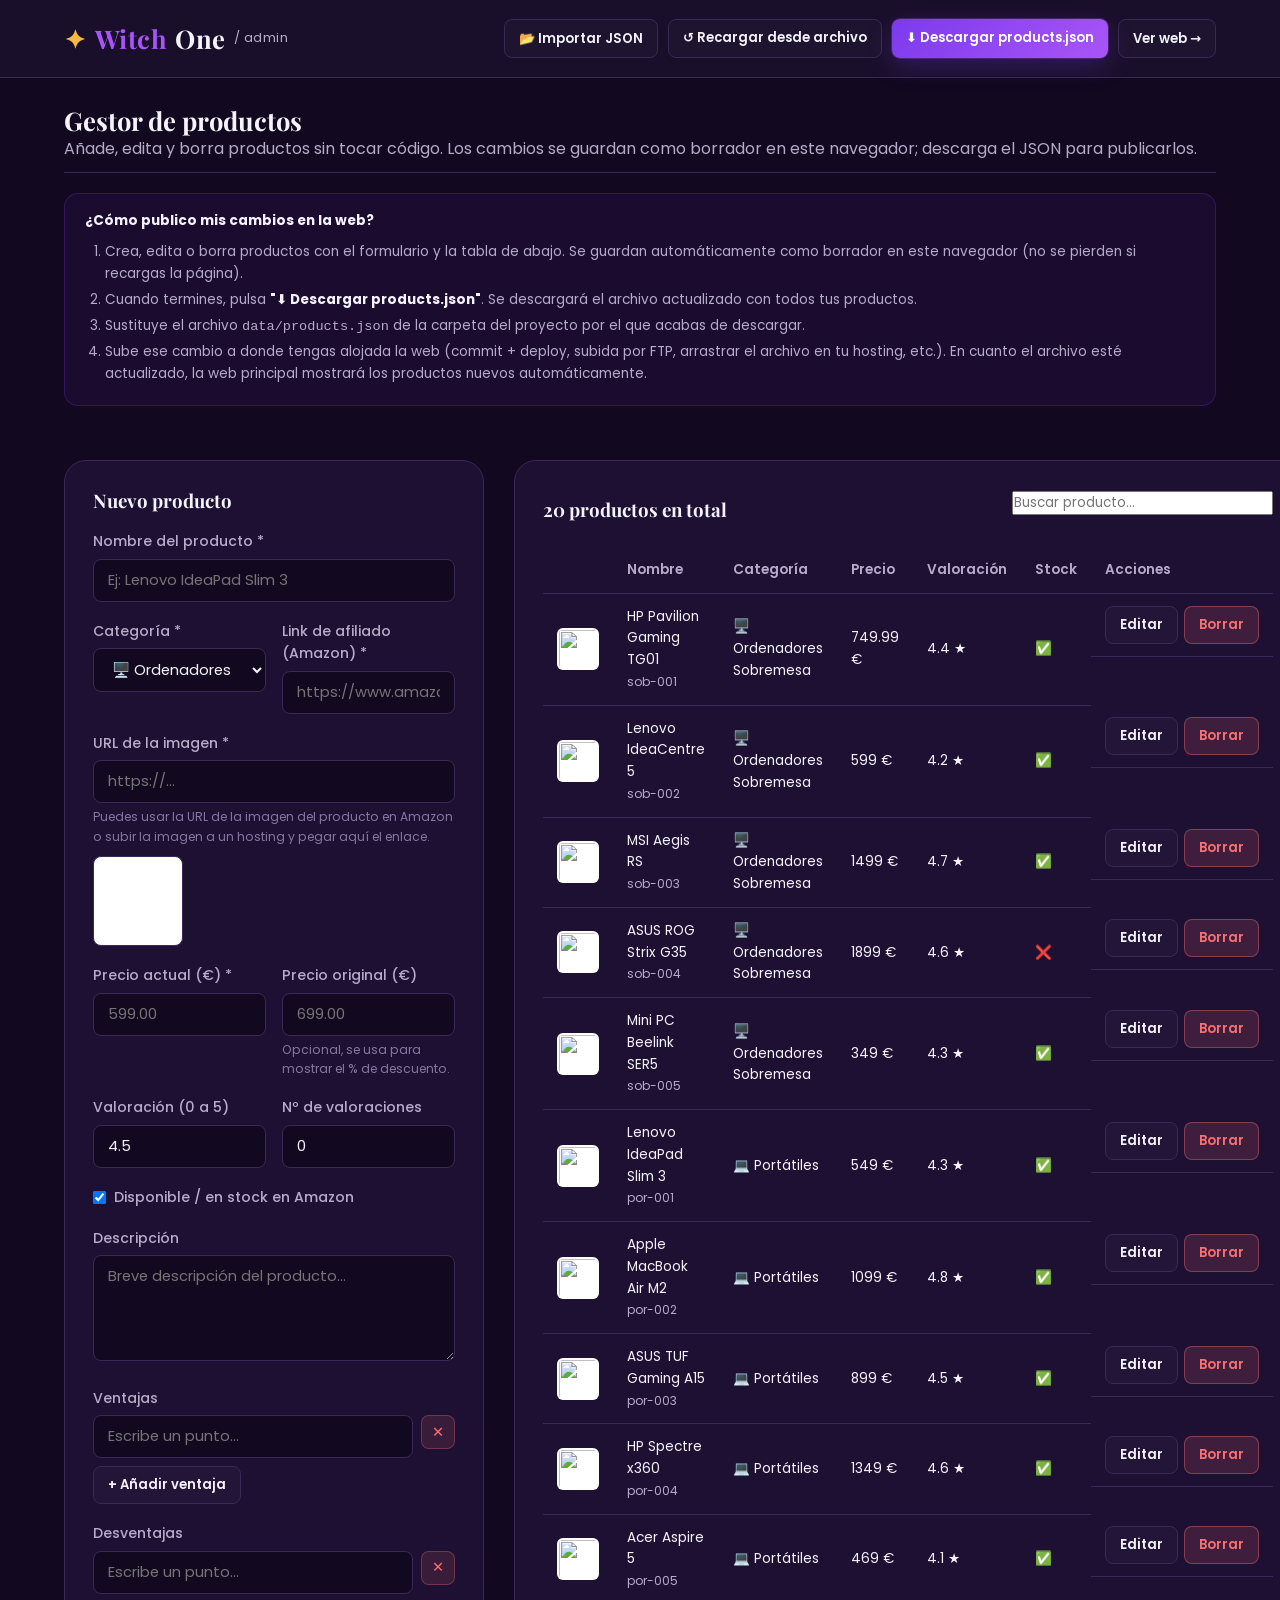
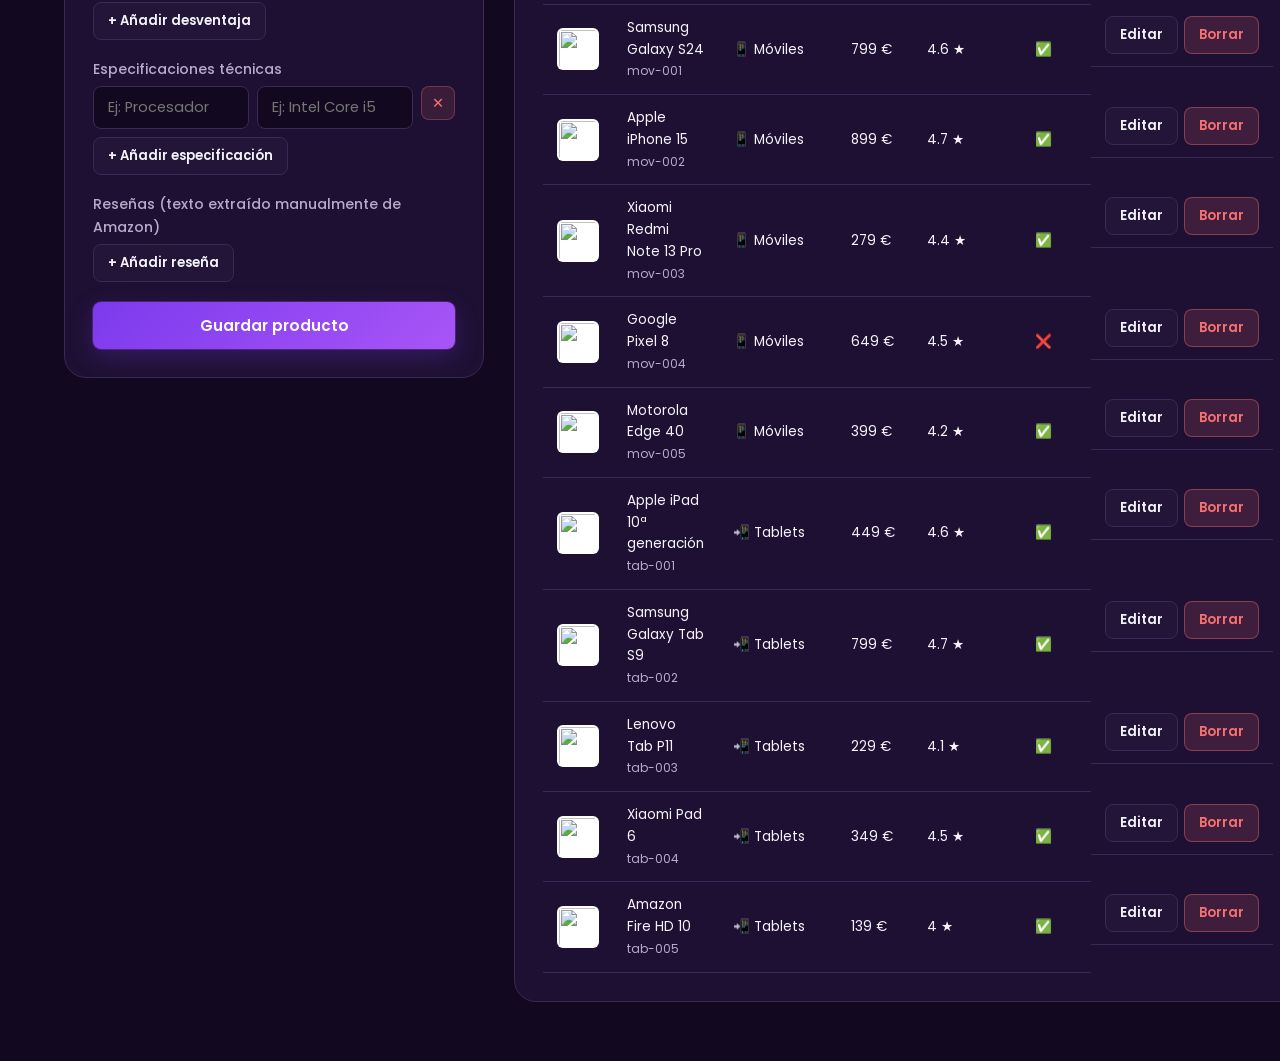
==== admin.html @ 721f2c3f "Crea la web de afiliación WitchOne (HTML/CSS/JS vanilla) Sitio completo con inicio, categorías, fich" ====
<!DOCTYPE html>
<html lang="es">
<head>
  <meta charset="UTF-8">
  <meta name="viewport" content="width=device-width, initial-scale=1.0">
  <title>Panel de administración · WitchOne</title>
  <meta name="robots" content="noindex, nofollow">
  <link rel="stylesheet" href="css/variables.css">
  <link rel="stylesheet" href="css/base.css">
  <link rel="stylesheet" href="css/layout.css">
  <link rel="stylesheet" href="css/components.css">
  <link rel="stylesheet" href="css/pages.css">
  <link rel="stylesheet" href="css/admin.css">
</head>
<body class="admin-body">

  <!-- ======================= BARRA SUPERIOR DEL ADMIN ======================= -->
  <div class="admin-topbar">
    <div class="container">
      <a href="index.html" class="logo">
        <span class="spark">✦</span><span class="brand-one">Witch</span>One <span class="text-muted" style="font-family:var(--font-body);font-size:.8rem;font-weight:400">/ admin</span>
      </a>
      <div class="actions">
        <label class="btn btn-outline btn-sm" style="cursor:pointer">
          📂 Importar JSON
          <input type="file" id="import-file" accept="application/json" style="display:none">
        </label>
        <button type="button" id="btn-reload-file" class="btn btn-outline btn-sm">↺ Recargar desde archivo</button>
        <button type="button" id="btn-export" class="btn btn-primary btn-sm">⬇ Descargar products.json</button>
        <a href="index.html" class="btn btn-outline btn-sm">Ver web →</a>
      </div>
    </div>
  </div>

  <main class="container">
    <div class="admin-header">
      <h1 style="font-size:1.6rem">Gestor de productos</h1>
      <p class="text-muted">Añade, edita y borra productos sin tocar código. Los cambios se guardan como borrador en este navegador; descarga el JSON para publicarlos.</p>
    </div>

    <!-- ======================= INSTRUCCIONES ======================= -->
    <div class="admin-intro">
      <strong>¿Cómo publico mis cambios en la web?</strong>
      <ol>
        <li>Crea, edita o borra productos con el formulario y la tabla de abajo. Se guardan automáticamente como borrador en este navegador (no se pierden si recargas la página).</li>
        <li>Cuando termines, pulsa <strong>"⬇ Descargar products.json"</strong>. Se descargará el archivo actualizado con todos tus productos.</li>
        <li>Sustituye el archivo <code>data/products.json</code> de la carpeta del proyecto por el que acabas de descargar.</li>
        <li>Sube ese cambio a donde tengas alojada la web (commit + deploy, subida por FTP, arrastrar el archivo en tu hosting, etc.). En cuanto el archivo esté actualizado, la web principal mostrará los productos nuevos automáticamente.</li>
      </ol>
    </div>

    <div id="admin-status" class="admin-status"></div>

    <div class="admin-shell">

      <!-- ======================= FORMULARIO DE PRODUCTO ======================= -->
      <div class="panel">
        <h3 id="form-title" style="margin-bottom:18px">Nuevo producto</h3>
        <form id="product-form">

          <div class="form-group">
            <label for="f-nombre">Nombre del producto *</label>
            <input type="text" id="f-nombre" required placeholder="Ej: Lenovo IdeaPad Slim 3">
          </div>

          <div class="form-row">
            <div class="form-group">
              <label for="f-categoria">Categoría *</label>
              <select id="f-categoria" required></select>
            </div>
            <div class="form-group">
              <label for="f-link">Link de afiliado (Amazon) *</label>
              <input type="url" id="f-link" required placeholder="https://www.amazon.es/dp/XXXX?tag=tuid-21">
            </div>
          </div>

          <div class="form-group">
            <label for="f-imagen">URL de la imagen *</label>
            <input type="url" id="f-imagen" required placeholder="https://...">
            <div class="hint">Puedes usar la URL de la imagen del producto en Amazon o subir la imagen a un hosting y pegar aquí el enlace.</div>
            <div class="image-preview" id="image-preview"></div>
          </div>

          <div class="form-row">
            <div class="form-group">
              <label for="f-precio">Precio actual (€) *</label>
              <input type="number" id="f-precio" step="0.01" min="0" required placeholder="599.00">
            </div>
            <div class="form-group">
              <label for="f-precio-original">Precio original (€)</label>
              <input type="number" id="f-precio-original" step="0.01" min="0" placeholder="699.00">
              <div class="hint">Opcional, se usa para mostrar el % de descuento.</div>
            </div>
          </div>

          <div class="form-row">
            <div class="form-group">
              <label for="f-valoracion">Valoración (0 a 5)</label>
              <input type="number" id="f-valoracion" step="0.1" min="0" max="5" value="4.5">
            </div>
            <div class="form-group">
              <label for="f-num-valoraciones">Nº de valoraciones</label>
              <input type="number" id="f-num-valoraciones" min="0" value="0">
            </div>
          </div>

          <div class="form-group">
            <label style="display:flex;align-items:center;gap:8px;cursor:pointer">
              <input type="checkbox" id="f-disponible" checked style="width:auto">
              Disponible / en stock en Amazon
            </label>
          </div>

          <div class="form-group">
            <label for="f-descripcion">Descripción</label>
            <textarea id="f-descripcion" rows="4" placeholder="Breve descripción del producto..."></textarea>
          </div>

          <!-- ======================= VENTAJAS ======================= -->
          <div class="form-group">
            <label>Ventajas</label>
            <div class="form-list-editor" id="ventajas-editor"></div>
            <button type="button" id="ventajas-add" class="btn btn-outline btn-sm add-row-btn">+ Añadir ventaja</button>
          </div>

          <!-- ======================= DESVENTAJAS ======================= -->
          <div class="form-group">
            <label>Desventajas</label>
            <div class="form-list-editor" id="desventajas-editor"></div>
            <button type="button" id="desventajas-add" class="btn btn-outline btn-sm add-row-btn">+ Añadir desventaja</button>
          </div>

          <!-- ======================= ESPECIFICACIONES ======================= -->
          <div class="form-group">
            <label>Especificaciones técnicas</label>
            <div class="specs-editor" id="specs-editor"></div>
            <button type="button" id="specs-add" class="btn btn-outline btn-sm add-row-btn">+ Añadir especificación</button>
          </div>

          <!-- ======================= RESEÑAS ======================= -->
          <div class="form-group">
            <label>Reseñas (texto extraído manualmente de Amazon)</label>
            <div class="reviews-editor" id="reviews-editor"></div>
            <button type="button" id="reviews-add" class="btn btn-outline btn-sm add-row-btn">+ Añadir reseña</button>
          </div>

          <div class="form-footer-actions">
            <button type="submit" class="btn btn-primary btn-block">Guardar producto</button>
            <button type="button" id="btn-cancel-edit" class="btn btn-outline" style="display:none">Cancelar edición</button>
          </div>
        </form>
      </div>

      <!-- ======================= LISTADO DE PRODUCTOS ======================= -->
      <div class="panel">
        <div class="admin-toolbar">
          <h3 id="products-count">0 productos en total</h3>
          <div class="admin-search">
            <input type="text" id="admin-search" placeholder="Buscar producto...">
          </div>
        </div>
        <div class="admin-table-wrap">
          <table class="admin-table">
            <thead>
              <tr>
                <th></th>
                <th>Nombre</th>
                <th>Categoría</th>
                <th>Precio</th>
                <th>Valoración</th>
                <th>Stock</th>
                <th>Acciones</th>
              </tr>
            </thead>
            <tbody id="products-tbody"></tbody>
          </table>
        </div>
      </div>
    </div>
  </main>

  <script type="module" src="js/admin.js"></script>
</body>
</html>
---- css/variables.css ----
/* ==========================================================================
   VARIABLES GLOBALES
   Aquí se define toda la paleta de colores, tipografías y medidas.
   Si en el futuro quieres cambiar el "look" de la web, este es el
   único archivo que necesitas tocar en la mayoría de los casos.
   ========================================================================== */

:root {
  /* --- Colores de fondo --- */
  --color-bg: #12081f;              /* Fondo principal (morado casi negro) */
  --color-bg-alt: #1a0f2b;          /* Fondo alterno de secciones */
  --color-surface: #1e1033;         /* Fondo de tarjetas y paneles */
  --color-surface-light: #2a1a45;   /* Tarjetas al hacer hover / paneles elevados */

  /* --- Colores de marca --- */
  --color-primary: #7c3aed;         /* Violeta vibrante (marca) */
  --color-primary-light: #a855f7;   /* Púrpura magenta (hover / acentos) */
  --color-accent: #f5b841;          /* Dorado (CTA "Ver en Amazon", estrellas) */
  --color-accent-dark: #d99a2b;     /* Dorado oscuro (hover del CTA) */

  /* --- Colores de texto --- */
  --color-text: #f5f3fa;            /* Texto principal */
  --color-text-muted: #b7abc9;      /* Texto secundario */
  --color-text-faint: #8577a0;      /* Texto terciario / placeholders */

  /* --- Bordes y estados --- */
  --color-border: #3a2856;          /* Bordes y separadores */
  --color-success: #4ade80;         /* Verde éxito / disponibilidad */
  --color-danger: #f87171;          /* Rojo error / eliminar */
  --color-star: #f5b841;            /* Color de las estrellas de valoración */

  /* --- Tipografías --- */
  --font-body: 'Poppins', 'Segoe UI', system-ui, sans-serif;
  --font-display: 'Playfair Display', Georgia, serif; /* Logo y titulares con carácter místico */

  /* --- Radios y sombras --- */
  --radius-sm: 8px;
  --radius-md: 14px;
  --radius-lg: 22px;
  --shadow-soft: 0 10px 30px rgba(0, 0, 0, 0.35);
  --shadow-glow: 0 0 0 1px rgba(168, 85, 247, 0.25), 0 8px 24px rgba(124, 58, 237, 0.25);

  /* --- Layout --- */
  --max-width: 1200px;
  --header-height: 76px;
  --transition-fast: 0.18s ease;
  --transition-medium: 0.32s ease;
}
---- css/base.css ----
/* ==========================================================================
   BASE
   Reset básico + estilos generales que aplican a toda la web
   (tipografía, colores de fondo, enlaces, scrollbar, etc.)
   ========================================================================== */

@import url('https://fonts.googleapis.com/css2?family=Poppins:wght@300;400;500;600;700&family=Playfair+Display:wght@600;700&display=swap');

* {
  margin: 0;
  padding: 0;
  box-sizing: border-box;
}

html {
  scroll-behavior: smooth;
}

body {
  background: radial-gradient(circle at top, var(--color-bg-alt) 0%, var(--color-bg) 55%);
  color: var(--color-text);
  font-family: var(--font-body);
  line-height: 1.6;
  min-height: 100vh;
  display: flex;
  flex-direction: column;
}

main {
  flex: 1;
}

a {
  color: inherit;
  text-decoration: none;
}

img {
  max-width: 100%;
  display: block;
}

ul {
  list-style: none;
}

button {
  font-family: inherit;
  cursor: pointer;
  border: none;
  background: none;
  color: inherit;
}

input,
textarea,
select {
  font-family: inherit;
  color: inherit;
}

h1, h2, h3, h4 {
  font-family: var(--font-display);
  font-weight: 700;
  line-height: 1.25;
}

.container {
  max-width: var(--max-width);
  margin: 0 auto;
  padding: 0 24px;
}

/* Scrollbar con estética mística */
::-webkit-scrollbar {
  width: 10px;
}
::-webkit-scrollbar-track {
  background: var(--color-bg);
}
::-webkit-scrollbar-thumb {
  background: var(--color-primary);
  border-radius: 10px;
}

/* Utilidades reutilizables */
.text-muted {
  color: var(--color-text-muted);
}

.section-title {
  font-size: 2rem;
  margin-bottom: 8px;
}

.section-subtitle {
  color: var(--color-text-muted);
  margin-bottom: 36px;
  font-size: 1.05rem;
}

.badge {
  display: inline-flex;
  align-items: center;
  gap: 6px;
  padding: 4px 12px;
  border-radius: 999px;
  font-size: 0.78rem;
  font-weight: 600;
  background: rgba(124, 58, 237, 0.18);
  color: var(--color-primary-light);
  border: 1px solid rgba(124, 58, 237, 0.35);
}

.visually-hidden {
  position: absolute;
  width: 1px;
  height: 1px;
  overflow: hidden;
  clip: rect(0 0 0 0);
  white-space: nowrap;
}

/* Estado vacío genérico */
.empty-state {
  text-align: center;
  padding: 60px 20px;
  color: var(--color-text-muted);
}

.empty-state .icon {
  font-size: 2.5rem;
  margin-bottom: 12px;
}
---- css/layout.css ----
/* ==========================================================================
   LAYOUT
   Cabecera (header), navegación, menú móvil y pie de página (footer).
   Estos elementos se repiten en todas las páginas de la web principal.
   ========================================================================== */

/* ---------- HEADER ---------- */
.site-header {
  position: sticky;
  top: 0;
  z-index: 100;
  height: var(--header-height);
  display: flex;
  align-items: center;
  background: rgba(18, 8, 31, 0.85);
  backdrop-filter: blur(14px);
  border-bottom: 1px solid var(--color-border);
}

.site-header .container {
  display: flex;
  align-items: center;
  justify-content: space-between;
  width: 100%;
}

.logo {
  font-family: var(--font-display);
  font-size: 1.6rem;
  font-weight: 700;
  letter-spacing: 0.5px;
  display: flex;
  align-items: center;
  gap: 8px;
}

.logo .spark {
  color: var(--color-accent);
}

.logo span.brand-one {
  color: var(--color-primary-light);
}

/* ---------- NAVEGACIÓN ---------- */
.main-nav {
  display: flex;
  align-items: center;
  gap: 8px;
}

.main-nav a {
  padding: 10px 16px;
  border-radius: var(--radius-sm);
  font-weight: 500;
  color: var(--color-text-muted);
  transition: background var(--transition-fast), color var(--transition-fast);
  white-space: nowrap;
}

.main-nav a:hover,
.main-nav a.active {
  background: rgba(124, 58, 237, 0.15);
  color: var(--color-text);
}

.main-nav a.compare-link {
  border: 1px solid var(--color-primary);
  color: var(--color-primary-light);
}

.nav-toggle {
  display: none;
  flex-direction: column;
  gap: 5px;
  padding: 8px;
}

.nav-toggle span {
  width: 24px;
  height: 2px;
  background: var(--color-text);
  border-radius: 2px;
}

/* ---------- FOOTER ---------- */
.site-footer {
  background: var(--color-bg-alt);
  border-top: 1px solid var(--color-border);
  margin-top: 80px;
  padding: 40px 0 24px;
}

.footer-grid {
  display: grid;
  grid-template-columns: 1.4fr 1fr 1fr;
  gap: 32px;
  margin-bottom: 28px;
}

.footer-col h4 {
  font-family: var(--font-body);
  font-size: 1rem;
  color: var(--color-text);
  margin-bottom: 14px;
}

.footer-col ul li {
  margin-bottom: 8px;
}

.footer-col ul li a {
  color: var(--color-text-muted);
  transition: color var(--transition-fast);
}

.footer-col ul li a:hover {
  color: var(--color-primary-light);
}

.footer-brand p {
  color: var(--color-text-muted);
  margin-top: 10px;
  font-size: 0.92rem;
  max-width: 340px;
}

.affiliate-disclosure {
  border-top: 1px solid var(--color-border);
  padding-top: 20px;
  font-size: 0.82rem;
  color: var(--color-text-faint);
  line-height: 1.6;
}

.affiliate-disclosure strong {
  color: var(--color-text-muted);
}

.footer-bottom {
  margin-top: 18px;
  font-size: 0.78rem;
  color: var(--color-text-faint);
  display: flex;
  justify-content: space-between;
  flex-wrap: wrap;
  gap: 8px;
}

/* ---------- RESPONSIVE ---------- */
@media (max-width: 900px) {
  .footer-grid {
    grid-template-columns: 1fr 1fr;
  }
}

@media (max-width: 768px) {
  .nav-toggle {
    display: flex;
  }

  .main-nav {
    position: fixed;
    top: var(--header-height);
    left: 0;
    right: 0;
    background: var(--color-bg-alt);
    border-bottom: 1px solid var(--color-border);
    flex-direction: column;
    align-items: stretch;
    padding: 12px;
    gap: 4px;
    transform: translateY(-150%);
    opacity: 0;
    transition: transform var(--transition-medium), opacity var(--transition-medium);
  }

  .main-nav.open {
    transform: translateY(0);
    opacity: 1;
  }

  .main-nav a {
    width: 100%;
    padding: 14px 16px;
  }

  .footer-grid {
    grid-template-columns: 1fr;
  }
}
---- css/components.css ----
/* ==========================================================================
   COMPONENTES REUTILIZABLES
   Tarjetas de producto, botones, estrellas de valoración, tablas
   comparativas, formularios... cualquier pieza que se repite en varias
   páginas vive aquí.
   ========================================================================== */

/* ---------- BOTONES ---------- */
.btn {
  display: inline-flex;
  align-items: center;
  justify-content: center;
  gap: 8px;
  padding: 12px 22px;
  border-radius: var(--radius-sm);
  font-weight: 600;
  font-size: 0.95rem;
  transition: transform var(--transition-fast), box-shadow var(--transition-fast), background var(--transition-fast);
}

.btn-primary {
  background: linear-gradient(135deg, var(--color-primary), var(--color-primary-light));
  color: #fff;
  box-shadow: var(--shadow-glow);
}

.btn-primary:hover {
  transform: translateY(-2px);
}

.btn-amazon {
  background: var(--color-accent);
  color: #1a1200;
}

.btn-amazon:hover {
  background: var(--color-accent-dark);
  transform: translateY(-2px);
}

.btn-outline {
  border: 1px solid var(--color-border);
  color: var(--color-text);
  background: rgba(255, 255, 255, 0.02);
}

.btn-outline:hover {
  border-color: var(--color-primary-light);
  color: var(--color-primary-light);
}

.btn-danger {
  background: rgba(248, 113, 113, 0.15);
  color: var(--color-danger);
  border: 1px solid rgba(248, 113, 113, 0.4);
}

.btn-danger:hover {
  background: rgba(248, 113, 113, 0.25);
}

.btn-sm {
  padding: 8px 14px;
  font-size: 0.82rem;
}

.btn-block {
  width: 100%;
}

/* ---------- ESTRELLAS DE VALORACIÓN ---------- */
.rating {
  display: inline-flex;
  align-items: center;
  gap: 6px;
  color: var(--color-star);
  font-size: 0.9rem;
}

.rating .stars {
  letter-spacing: 1px;
}

.rating .count {
  color: var(--color-text-faint);
  font-size: 0.82rem;
}

/* ---------- TARJETA DE CATEGORÍA (home) ---------- */
.category-card {
  position: relative;
  background: var(--color-surface);
  border: 1px solid var(--color-border);
  border-radius: var(--radius-lg);
  padding: 32px 24px;
  overflow: hidden;
  transition: transform var(--transition-medium), border-color var(--transition-medium);
}

.category-card:hover {
  transform: translateY(-6px);
  border-color: var(--color-primary);
}

.category-card::after {
  content: "";
  position: absolute;
  inset: 0;
  background: radial-gradient(circle at top right, rgba(124, 58, 237, 0.25), transparent 60%);
  opacity: 0;
  transition: opacity var(--transition-medium);
}

.category-card:hover::after {
  opacity: 1;
}

.category-card .icon {
  font-size: 2.4rem;
  margin-bottom: 16px;
  display: inline-block;
}

.category-card h3 {
  font-size: 1.3rem;
  margin-bottom: 8px;
}

.category-card p {
  color: var(--color-text-muted);
  font-size: 0.92rem;
  margin-bottom: 18px;
}

.category-card .count-tag {
  font-size: 0.8rem;
  color: var(--color-text-faint);
}

/* ---------- TARJETA DE PRODUCTO ---------- */
.product-card {
  background: var(--color-surface);
  border: 1px solid var(--color-border);
  border-radius: var(--radius-md);
  overflow: hidden;
  display: flex;
  flex-direction: column;
  transition: transform var(--transition-fast), border-color var(--transition-fast), box-shadow var(--transition-fast);
}

.product-card:hover {
  transform: translateY(-4px);
  border-color: var(--color-primary);
  box-shadow: var(--shadow-soft);
}

.product-card .thumb {
  aspect-ratio: 1 / 1;
  background: #fff;
  display: flex;
  align-items: center;
  justify-content: center;
  overflow: hidden;
}

.product-card .thumb img {
  width: 100%;
  height: 100%;
  object-fit: contain;
  padding: 14px;
}

.product-card .body {
  padding: 18px;
  display: flex;
  flex-direction: column;
  gap: 10px;
  flex: 1;
}

.product-card h3 {
  font-family: var(--font-body);
  font-size: 1.02rem;
  font-weight: 600;
  line-height: 1.4;
}

.product-card h3 a {
  color: var(--color-text);
}

.product-card h3 a:hover {
  color: var(--color-primary-light);
}

.product-card .price {
  font-size: 1.3rem;
  font-weight: 700;
  color: var(--color-accent);
}

.product-card .price small {
  font-size: 0.7rem;
  color: var(--color-text-faint);
  font-weight: 400;
  display: block;
}

.product-card .card-actions {
  margin-top: auto;
  display: flex;
  gap: 8px;
}

.product-card .card-actions .btn {
  flex: 1;
}

.product-card .compare-check {
  display: flex;
  align-items: center;
  gap: 6px;
  font-size: 0.8rem;
  color: var(--color-text-muted);
}

/* ---------- FILTROS DE CATEGORÍA ---------- */
.filters-bar {
  display: flex;
  flex-wrap: wrap;
  gap: 12px;
  align-items: center;
  justify-content: space-between;
  margin-bottom: 28px;
  padding: 16px 20px;
  background: var(--color-surface);
  border: 1px solid var(--color-border);
  border-radius: var(--radius-md);
}

.filters-bar .group {
  display: flex;
  align-items: center;
  gap: 8px;
}

.filters-bar select,
.filters-bar input {
  background: var(--color-bg);
  border: 1px solid var(--color-border);
  border-radius: var(--radius-sm);
  padding: 8px 12px;
  font-size: 0.88rem;
}

.filters-bar select:focus,
.filters-bar input:focus {
  outline: none;
  border-color: var(--color-primary);
}

/* ---------- GRID DE PRODUCTOS ---------- */
.product-grid {
  display: grid;
  grid-template-columns: repeat(auto-fill, minmax(240px, 1fr));
  gap: 22px;
}

.category-grid {
  display: grid;
  grid-template-columns: repeat(4, 1fr);
  gap: 22px;
}

/* ---------- BARRA FLOTANTE DE COMPARACIÓN ---------- */
.compare-bar {
  position: fixed;
  bottom: 20px;
  left: 50%;
  transform: translateX(-50%) translateY(140%);
  background: var(--color-surface-light);
  border: 1px solid var(--color-primary);
  box-shadow: var(--shadow-soft);
  border-radius: 999px;
  padding: 10px 12px 10px 20px;
  display: flex;
  align-items: center;
  gap: 16px;
  z-index: 90;
  transition: transform var(--transition-medium);
}

.compare-bar.visible {
  transform: translateX(-50%) translateY(0);
}

.compare-bar .count {
  font-weight: 600;
  font-size: 0.9rem;
}

/* ---------- LISTAS PROS / CONTRAS ---------- */
.pros-cons {
  display: grid;
  grid-template-columns: 1fr 1fr;
  gap: 24px;
}

.pros-cons .block {
  background: var(--color-surface);
  border: 1px solid var(--color-border);
  border-radius: var(--radius-md);
  padding: 20px;
}

.pros-cons h4 {
  font-family: var(--font-body);
  font-size: 1rem;
  margin-bottom: 12px;
  display: flex;
  align-items: center;
  gap: 8px;
}

.pros-cons.pros h4 { color: var(--color-success); }
.pros-cons .block.cons h4 { color: var(--color-danger); }

.pros-cons .block li {
  position: relative;
  padding-left: 22px;
  margin-bottom: 10px;
  font-size: 0.92rem;
  color: var(--color-text-muted);
}

.pros-cons .block.pros li::before {
  content: "✓";
  position: absolute;
  left: 0;
  color: var(--color-success);
  font-weight: 700;
}

.pros-cons .block.cons li::before {
  content: "✕";
  position: absolute;
  left: 0;
  color: var(--color-danger);
  font-weight: 700;
}

/* ---------- TABLA DE SPECS / COMPARATIVA ---------- */
.specs-table,
.compare-table {
  width: 100%;
  border-collapse: collapse;
  background: var(--color-surface);
  border: 1px solid var(--color-border);
  border-radius: var(--radius-md);
  overflow: hidden;
}

.specs-table td,
.compare-table td,
.compare-table th {
  padding: 14px 18px;
  border-bottom: 1px solid var(--color-border);
  font-size: 0.9rem;
  vertical-align: top;
}

.specs-table tr:last-child td,
.compare-table tr:last-child td {
  border-bottom: none;
}

.specs-table td:first-child {
  color: var(--color-text-muted);
  width: 40%;
}

.compare-table th {
  background: var(--color-surface-light);
  text-align: left;
}

.compare-table td.label-col,
.compare-table th.label-col {
  width: 180px;
  color: var(--color-text-muted);
  font-weight: 500;
}

.compare-table img {
  width: 90px;
  height: 90px;
  object-fit: contain;
  background: #fff;
  border-radius: var(--radius-sm);
  padding: 6px;
}

.compare-table .remove-col {
  color: var(--color-danger);
  font-size: 0.78rem;
}

/* ---------- RESEÑAS ---------- */
.review {
  background: var(--color-surface);
  border: 1px solid var(--color-border);
  border-radius: var(--radius-md);
  padding: 18px 20px;
  margin-bottom: 14px;
}

.review .review-head {
  display: flex;
  justify-content: space-between;
  align-items: center;
  margin-bottom: 8px;
}

.review .author {
  font-weight: 600;
}

.review p {
  color: var(--color-text-muted);
  font-size: 0.92rem;
}

/* ---------- TARJETA / PANEL GENÉRICO ---------- */
.panel {
  background: var(--color-surface);
  border: 1px solid var(--color-border);
  border-radius: var(--radius-lg);
  padding: 28px;
}

/* ---------- FORMULARIOS ---------- */
.form-group {
  margin-bottom: 18px;
}

.form-group label {
  display: block;
  margin-bottom: 6px;
  font-size: 0.88rem;
  color: var(--color-text-muted);
  font-weight: 500;
}

.form-group input,
.form-group textarea,
.form-group select {
  width: 100%;
  background: var(--color-bg);
  border: 1px solid var(--color-border);
  border-radius: var(--radius-sm);
  padding: 10px 14px;
  font-size: 0.92rem;
}

.form-group input:focus,
.form-group textarea:focus,
.form-group select:focus {
  outline: none;
  border-color: var(--color-primary);
}

.form-group .hint {
  font-size: 0.76rem;
  color: var(--color-text-faint);
  margin-top: 4px;
}

.form-row {
  display: grid;
  grid-template-columns: 1fr 1fr;
  gap: 16px;
}

.form-list-editor .list-row {
  display: flex;
  gap: 8px;
  margin-bottom: 8px;
}

.form-list-editor .list-row input {
  flex: 1;
}

/* ---------- RESPONSIVE ---------- */
@media (max-width: 1024px) {
  .category-grid {
    grid-template-columns: repeat(2, 1fr);
  }
}

@media (max-width: 640px) {
  .category-grid {
    grid-template-columns: 1fr;
  }

  .pros-cons {
    grid-template-columns: 1fr;
  }

  .form-row {
    grid-template-columns: 1fr;
  }

  .product-grid {
    grid-template-columns: repeat(auto-fill, minmax(160px, 1fr));
    gap: 14px;
  }
}
---- css/pages.css ----
/* ==========================================================================
   ESTILOS ESPECÍFICOS DE CADA PÁGINA
   (hero de inicio, cabecera de categoría, ficha de producto, comparador...)
   ========================================================================== */

/* ---------- HERO (INICIO) ---------- */
.hero {
  padding: 90px 0 70px;
  text-align: center;
  position: relative;
  overflow: hidden;
}

.hero::before {
  content: "";
  position: absolute;
  top: -120px;
  left: 50%;
  transform: translateX(-50%);
  width: 700px;
  height: 700px;
  background: radial-gradient(circle, rgba(124, 58, 237, 0.35), transparent 65%);
  z-index: -1;
}

.hero h1 {
  font-size: 3rem;
  margin-bottom: 18px;
}

.hero h1 .highlight {
  color: var(--color-accent);
}

.hero p {
  max-width: 560px;
  margin: 0 auto 32px;
  color: var(--color-text-muted);
  font-size: 1.08rem;
}

.hero-actions {
  display: flex;
  gap: 14px;
  justify-content: center;
  flex-wrap: wrap;
}

/* ---------- SECCIONES DE INICIO ---------- */
.section {
  padding: 60px 0;
}

/* ---------- CABECERA DE CATEGORÍA ---------- */
.category-hero {
  padding: 50px 0 30px;
  border-bottom: 1px solid var(--color-border);
  margin-bottom: 40px;
}

.category-hero .icon {
  font-size: 2.6rem;
  margin-bottom: 10px;
  display: inline-block;
}

.breadcrumbs {
  font-size: 0.82rem;
  color: var(--color-text-faint);
  margin-bottom: 16px;
}

.breadcrumbs a {
  color: var(--color-text-muted);
}

.breadcrumbs a:hover {
  color: var(--color-primary-light);
}

/* ---------- FICHA DE PRODUCTO ---------- */
.product-detail {
  display: grid;
  grid-template-columns: 420px 1fr;
  gap: 48px;
  padding: 40px 0 20px;
}

.product-detail .gallery {
  background: #fff;
  border-radius: var(--radius-lg);
  padding: 24px;
  display: flex;
  align-items: center;
  justify-content: center;
  height: fit-content;
  position: sticky;
  top: calc(var(--header-height) + 20px);
}

.product-detail .gallery img {
  max-height: 380px;
  object-fit: contain;
}

.product-detail .info h1 {
  font-size: 1.9rem;
  margin-bottom: 14px;
}

.product-detail .meta-row {
  display: flex;
  align-items: center;
  gap: 18px;
  margin-bottom: 20px;
  flex-wrap: wrap;
}

.product-detail .price-box {
  margin: 20px 0 24px;
  padding: 20px;
  background: var(--color-surface);
  border: 1px solid var(--color-border);
  border-radius: var(--radius-md);
  display: flex;
  align-items: center;
  justify-content: space-between;
  flex-wrap: wrap;
  gap: 16px;
}

.product-detail .price-box .price {
  font-size: 2rem;
  font-weight: 700;
  color: var(--color-accent);
}

.product-detail .price-box .price small {
  display: block;
  font-size: 0.72rem;
  font-weight: 400;
  color: var(--color-text-faint);
}

.product-detail .description {
  color: var(--color-text-muted);
  margin-bottom: 30px;
  line-height: 1.7;
}

.product-detail section {
  margin-bottom: 40px;
}

.product-detail section > h2 {
  font-size: 1.35rem;
  margin-bottom: 18px;
}

/* ---------- COMPARADOR ---------- */
.compare-picker {
  display: grid;
  grid-template-columns: 260px 1fr;
  gap: 30px;
  align-items: start;
}

.compare-picker .picker-panel {
  position: sticky;
  top: calc(var(--header-height) + 20px);
}

.compare-picker .picker-list {
  max-height: 60vh;
  overflow-y: auto;
  margin-top: 14px;
}

.compare-picker .picker-item {
  display: flex;
  align-items: center;
  gap: 10px;
  padding: 10px 8px;
  border-radius: var(--radius-sm);
  font-size: 0.88rem;
}

.compare-picker .picker-item:hover {
  background: var(--color-surface-light);
}

.compare-picker .picker-item img {
  width: 36px;
  height: 36px;
  object-fit: contain;
  background: #fff;
  border-radius: 6px;
  padding: 3px;
}

.compare-table-wrap {
  overflow-x: auto;
}

/* ---------- ADMIN PANEL ---------- */
.admin-shell {
  display: grid;
  grid-template-columns: 420px 1fr;
  gap: 30px;
  align-items: start;
  padding: 30px 0 60px;
}

.admin-header {
  padding: 26px 0 10px;
  border-bottom: 1px solid var(--color-border);
  margin-bottom: 20px;
}

.admin-table-wrap {
  overflow-x: auto;
}

.admin-table {
  width: 100%;
  border-collapse: collapse;
}

.admin-table th,
.admin-table td {
  padding: 12px 14px;
  border-bottom: 1px solid var(--color-border);
  font-size: 0.85rem;
  text-align: left;
  vertical-align: middle;
}

.admin-table th {
  color: var(--color-text-muted);
  font-weight: 600;
}

.admin-table img {
  width: 42px;
  height: 42px;
  object-fit: contain;
  background: #fff;
  border-radius: 6px;
  padding: 2px;
}

.admin-table .row-actions {
  display: flex;
  gap: 6px;
}

.admin-toolbar {
  display: flex;
  justify-content: space-between;
  align-items: center;
  margin-bottom: 16px;
  flex-wrap: wrap;
  gap: 12px;
}

.admin-status {
  padding: 12px 16px;
  border-radius: var(--radius-sm);
  font-size: 0.85rem;
  margin-bottom: 18px;
  display: none;
}

.admin-status.show {
  display: block;
}

.admin-status.ok {
  background: rgba(74, 222, 128, 0.12);
  color: var(--color-success);
  border: 1px solid rgba(74, 222, 128, 0.3);
}

.admin-status.error {
  background: rgba(248, 113, 113, 0.12);
  color: var(--color-danger);
  border: 1px solid rgba(248, 113, 113, 0.3);
}

.admin-status.info {
  background: rgba(124, 58, 237, 0.12);
  color: var(--color-primary-light);
  border: 1px solid rgba(124, 58, 237, 0.3);
}

/* ---------- RESPONSIVE ---------- */
@media (max-width: 1024px) {
  .product-detail {
    grid-template-columns: 1fr;
  }

  .product-detail .gallery {
    position: static;
    max-width: 340px;
    margin: 0 auto;
  }

  .compare-picker {
    grid-template-columns: 1fr;
  }

  .compare-picker .picker-panel {
    position: static;
  }

  .admin-shell {
    grid-template-columns: 1fr;
  }
}

@media (max-width: 640px) {
  .hero h1 {
    font-size: 2.1rem;
  }

  .hero {
    padding: 60px 0 40px;
  }
}
---- css/admin.css ----
/* ==========================================================================
   ADMIN.CSS
   Estilos exclusivos del panel de administración (admin.html).
   Se apoya en variables.css, base.css y components.css, pero aquí van
   los detalles propios del layout de "escritorio de gestión".
   ========================================================================== */

.admin-body {
  background: var(--color-bg);
}

.admin-topbar {
  background: var(--color-bg-alt);
  border-bottom: 1px solid var(--color-border);
  padding: 18px 0;
}

.admin-topbar .container {
  display: flex;
  align-items: center;
  justify-content: space-between;
  flex-wrap: wrap;
  gap: 12px;
}

.admin-topbar .actions {
  display: flex;
  gap: 10px;
  flex-wrap: wrap;
}

.admin-intro {
  background: rgba(124, 58, 237, 0.08);
  border: 1px solid rgba(124, 58, 237, 0.25);
  border-radius: var(--radius-md);
  padding: 16px 20px;
  font-size: 0.85rem;
  color: var(--color-text-muted);
  margin-bottom: 24px;
}

.admin-intro strong {
  color: var(--color-text);
}

.admin-intro ol {
  margin: 10px 0 0 20px;
  list-style: decimal;
}

.admin-intro li {
  margin-bottom: 4px;
}

.form-list-editor {
  margin-bottom: 6px;
}

.form-list-editor .add-row-btn {
  margin-top: 4px;
}

.specs-editor .spec-row {
  display: grid;
  grid-template-columns: 1fr 1fr auto;
  gap: 8px;
  margin-bottom: 8px;
}

.reviews-editor .review-row {
  display: grid;
  grid-template-columns: 1fr 80px 2fr auto;
  gap: 8px;
  margin-bottom: 8px;
}

.reviews-editor .review-row textarea {
  resize: vertical;
  min-height: 40px;
}

.remove-row-btn {
  width: 34px;
  height: 34px;
  border-radius: var(--radius-sm);
  background: rgba(248, 113, 113, 0.12);
  color: var(--color-danger);
  border: 1px solid rgba(248, 113, 113, 0.3);
  font-size: 0.9rem;
}

.remove-row-btn:hover {
  background: rgba(248, 113, 113, 0.22);
}

.admin-search {
  margin-bottom: 16px;
}

.admin-search input {
  max-width: 320px;
}

.image-preview {
  margin-top: 10px;
  width: 90px;
  height: 90px;
  background: #fff;
  border-radius: var(--radius-sm);
  display: flex;
  align-items: center;
  justify-content: center;
  overflow: hidden;
  border: 1px solid var(--color-border);
}

.image-preview img {
  width: 100%;
  height: 100%;
  object-fit: contain;
}

.form-footer-actions {
  display: flex;
  gap: 10px;
  margin-top: 20px;
}

@media (max-width: 640px) {
  .specs-editor .spec-row,
  .reviews-editor .review-row {
    grid-template-columns: 1fr;
  }
}
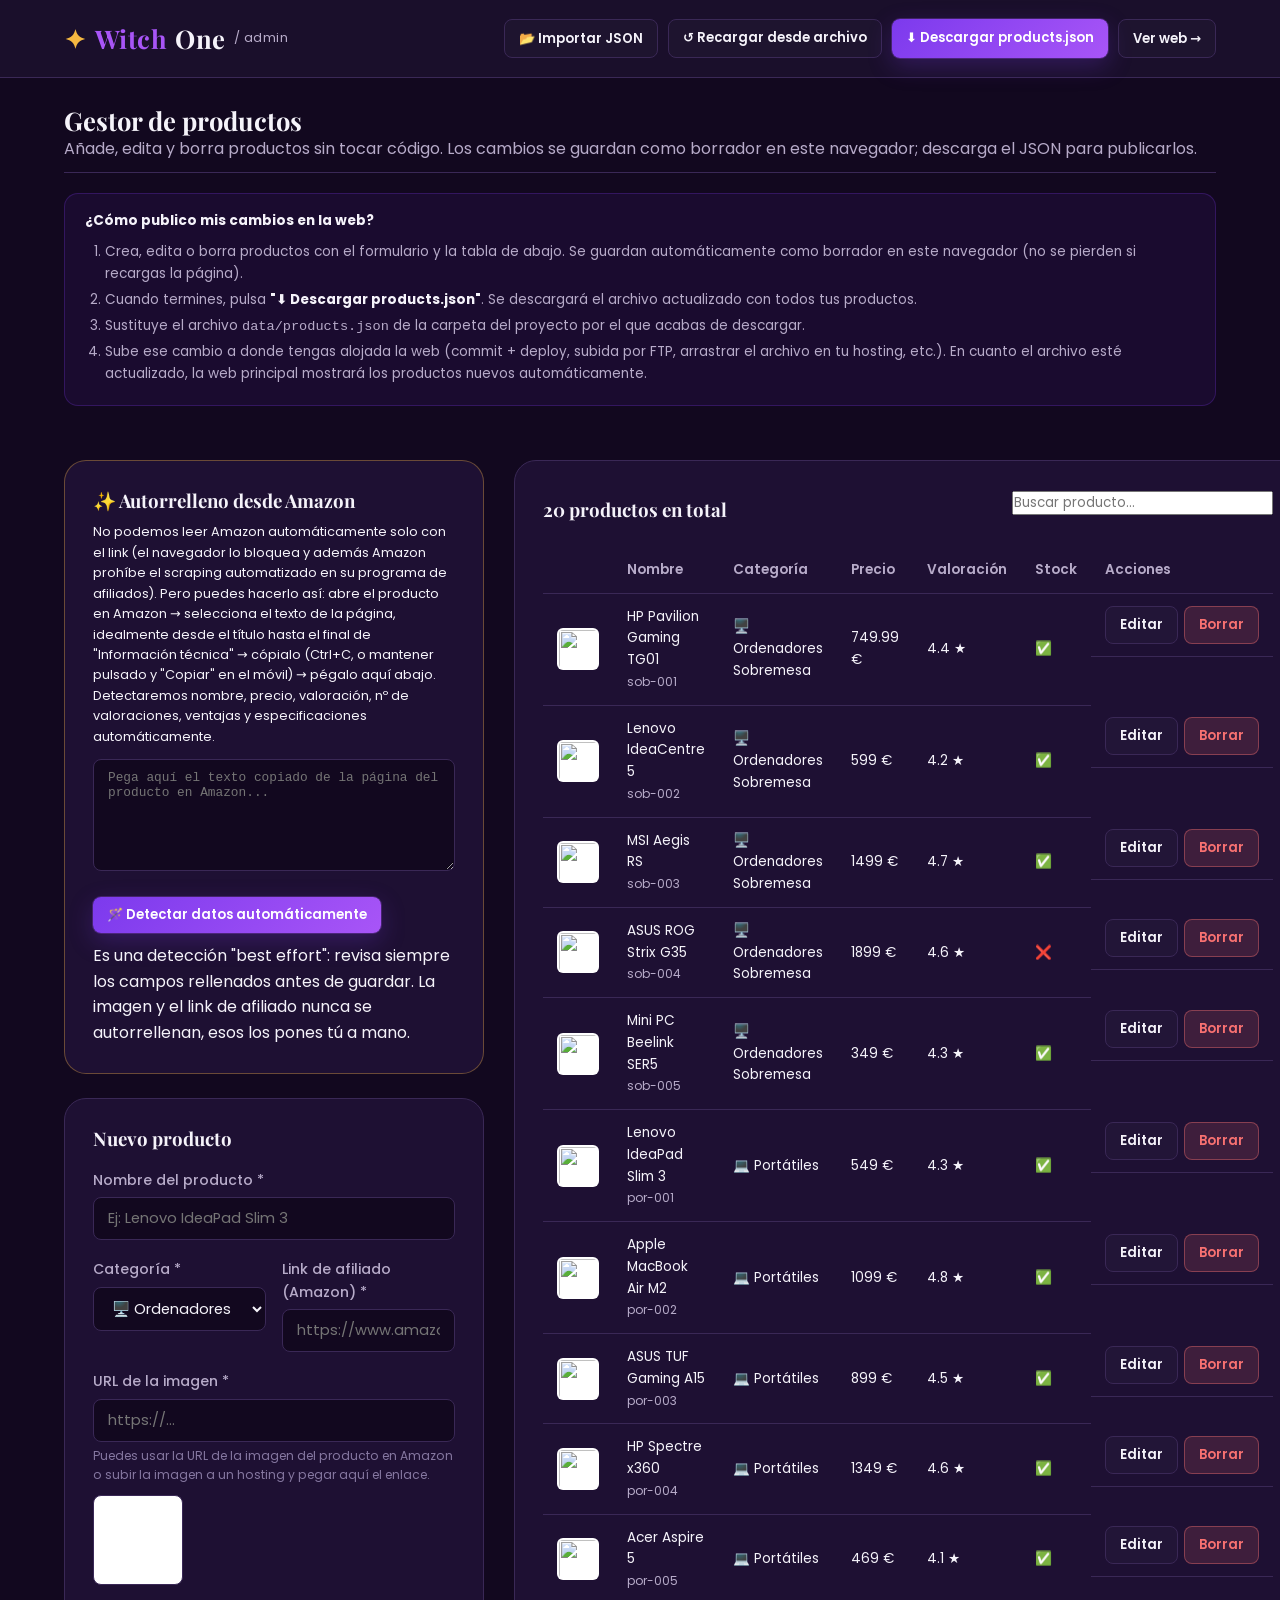
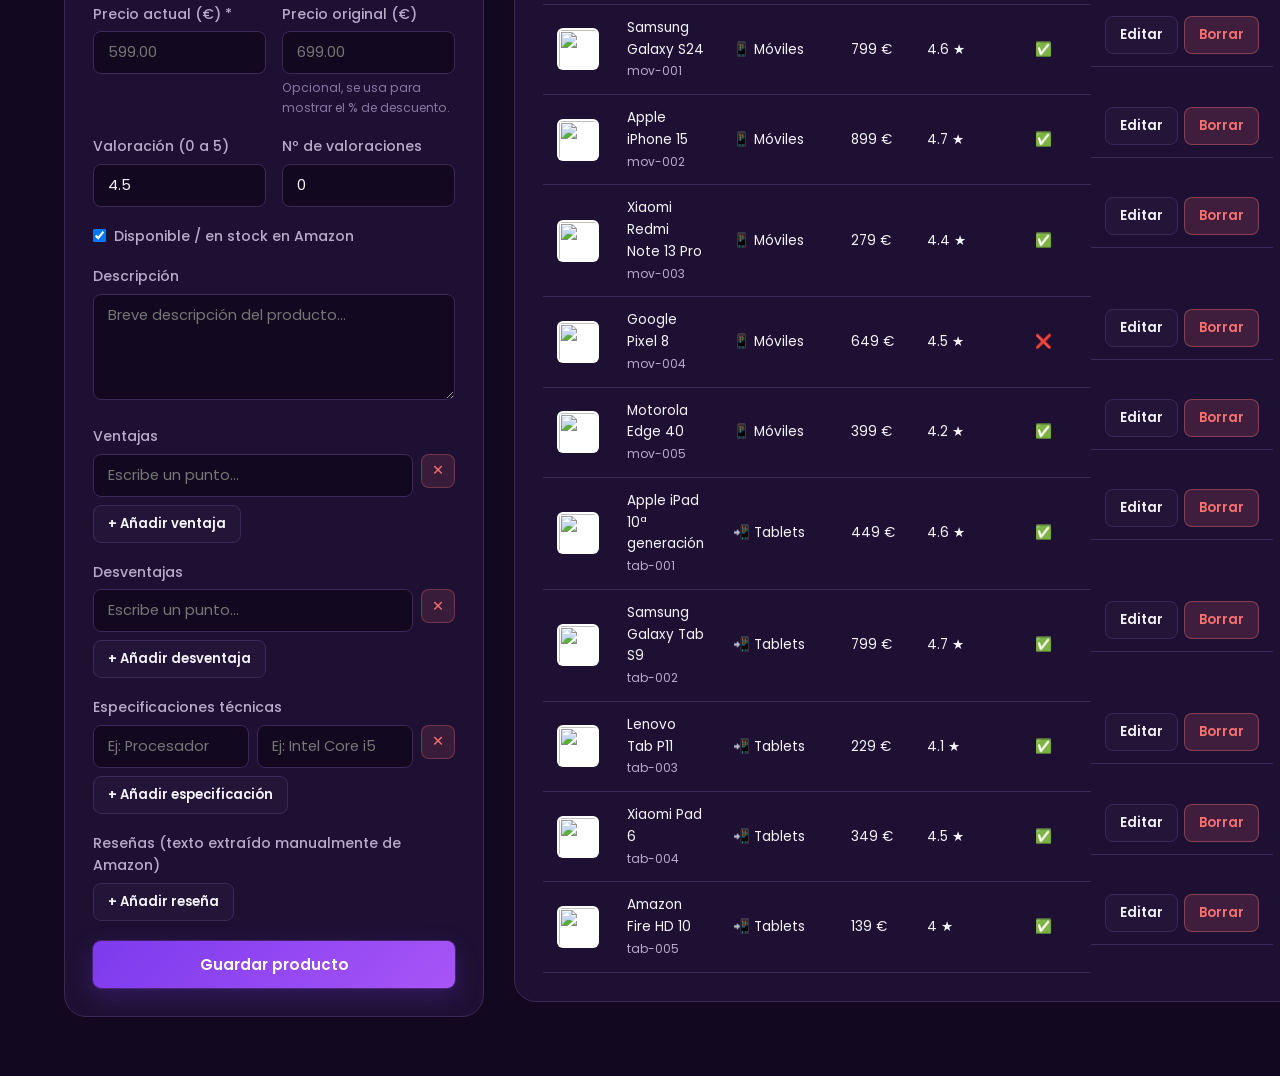
==== commit b0ff5a4f: "Añade autorrelleno de productos pegando texto de Amazon Nuevo panel en admin.html donde el usuario p" ====
--- a/admin.html
+++ b/admin.html
@@ -53,8 +53,31 @@
 
     <div class="admin-shell">
 
-      <!-- ======================= FORMULARIO DE PRODUCTO ======================= -->
-      <div class="panel">
+      <div class="admin-col-left">
+
+        <!-- ======================= AUTORRELLENO DESDE AMAZON ======================= -->
+        <div class="panel" id="amazon-paste-panel">
+          <h3 style="margin-bottom:10px">✨ Autorrelleno desde Amazon</h3>
+          <p class="hint" style="margin-bottom:12px;font-size:.8rem">
+            No podemos leer Amazon automáticamente solo con el link (el navegador lo bloquea y además
+            Amazon prohíbe el scraping automatizado en su programa de afiliados). Pero puedes hacerlo así:
+            abre el producto en Amazon → selecciona el texto de la página, idealmente desde el título hasta
+            el final de "Información técnica" → cópialo (Ctrl+C, o mantener pulsado y "Copiar" en el móvil) →
+            pégalo aquí abajo. Detectaremos nombre, precio, valoración, nº de valoraciones, ventajas y
+            especificaciones automáticamente.
+          </p>
+          <div class="form-group">
+            <textarea id="amazon-paste-text" rows="6" placeholder="Pega aquí el texto copiado de la página del producto en Amazon..."></textarea>
+          </div>
+          <button type="button" id="btn-parse-amazon" class="btn btn-primary btn-sm">🪄 Detectar datos automáticamente</button>
+          <div class="hint" style="margin-top:10px">
+            Es una detección "best effort": revisa siempre los campos rellenados antes de guardar. La imagen
+            y el link de afiliado nunca se autorrellenan, esos los pones tú a mano.
+          </div>
+        </div>
+
+        <!-- ======================= FORMULARIO DE PRODUCTO ======================= -->
+        <div class="panel">
         <h3 id="form-title" style="margin-bottom:18px">Nuevo producto</h3>
         <form id="product-form">
 
@@ -149,6 +172,8 @@
             <button type="button" id="btn-cancel-edit" class="btn btn-outline" style="display:none">Cancelar edición</button>
           </div>
         </form>
+        </div>
+
       </div>
 
       <!-- ======================= LISTADO DE PRODUCTOS ======================= -->
--- a/css/admin.css
+++ b/css/admin.css
@@ -7,6 +7,22 @@
 
 .admin-body {
   background: var(--color-bg);
+}
+
+.admin-col-left {
+  display: flex;
+  flex-direction: column;
+  gap: 24px;
+}
+
+#amazon-paste-panel {
+  border-color: rgba(245, 184, 65, 0.35);
+}
+
+#amazon-paste-text {
+  resize: vertical;
+  font-family: monospace;
+  font-size: 0.8rem;
 }
 
 .admin-topbar {
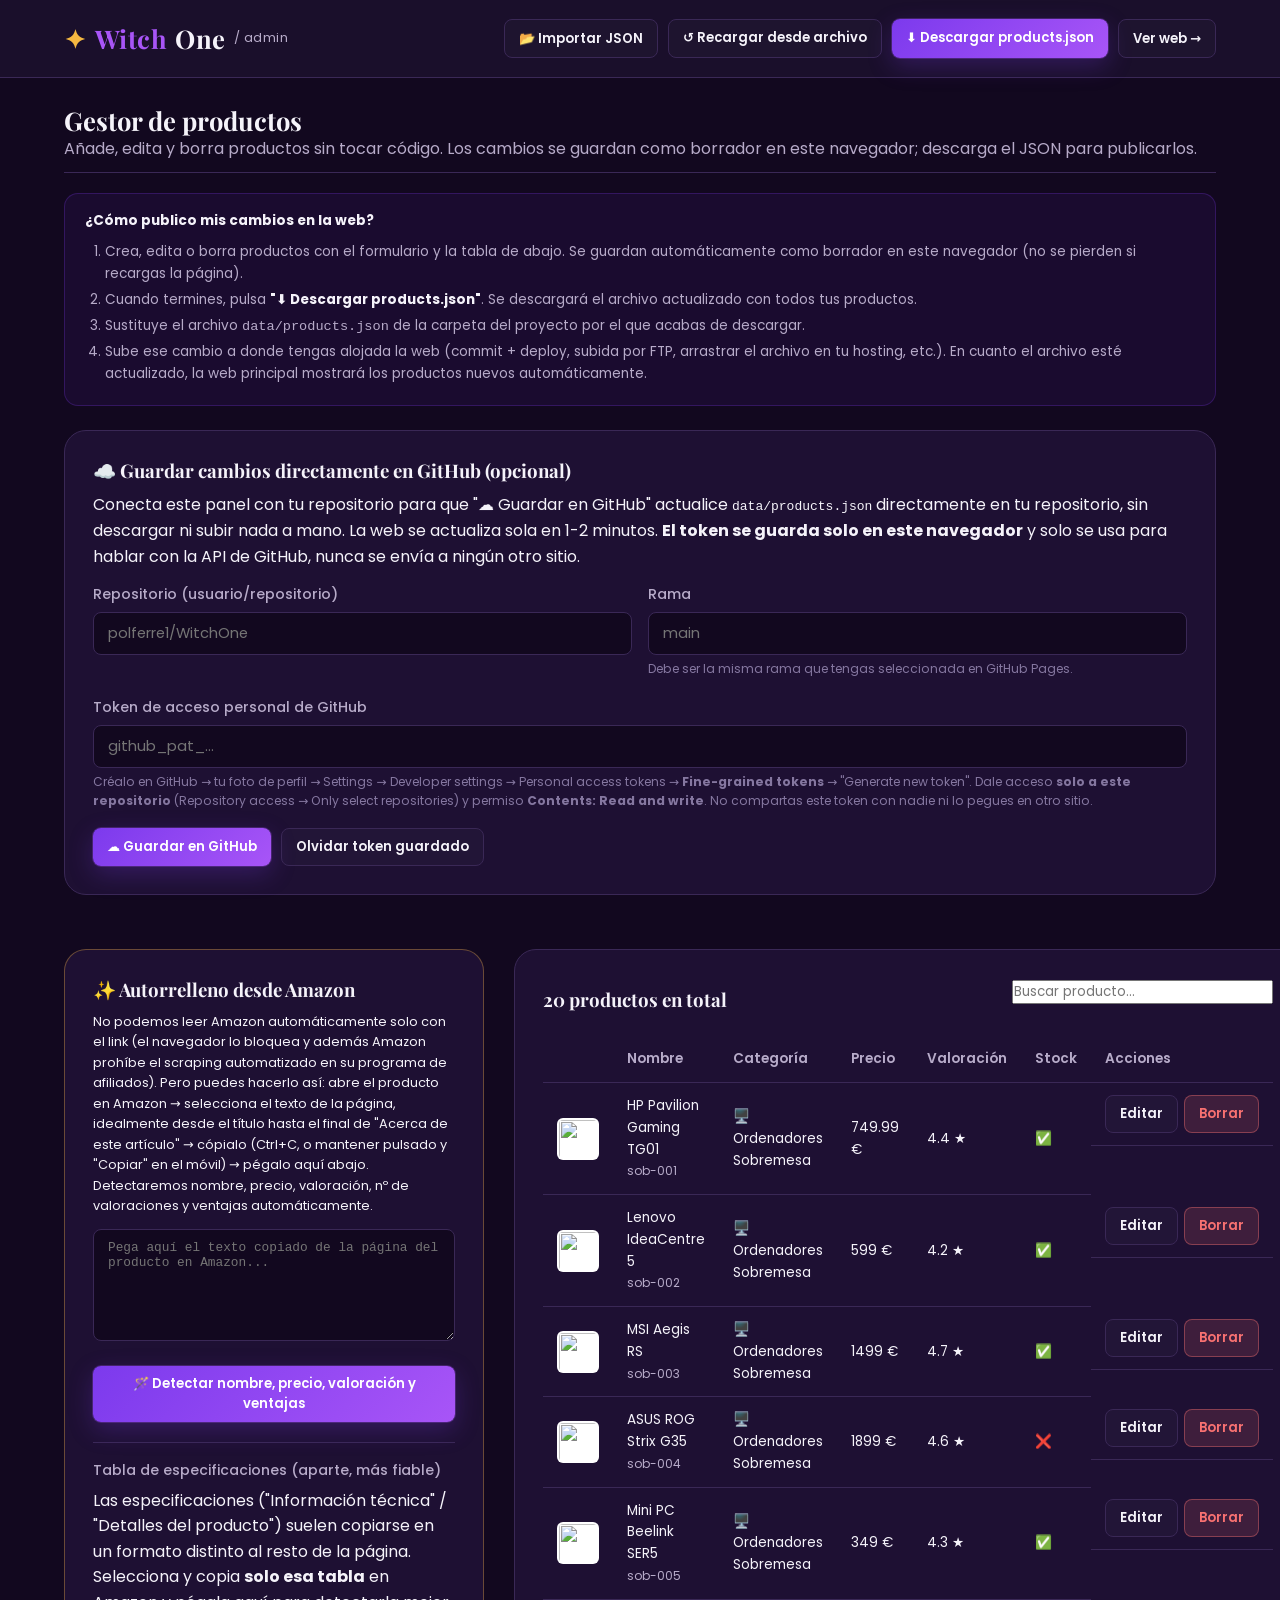
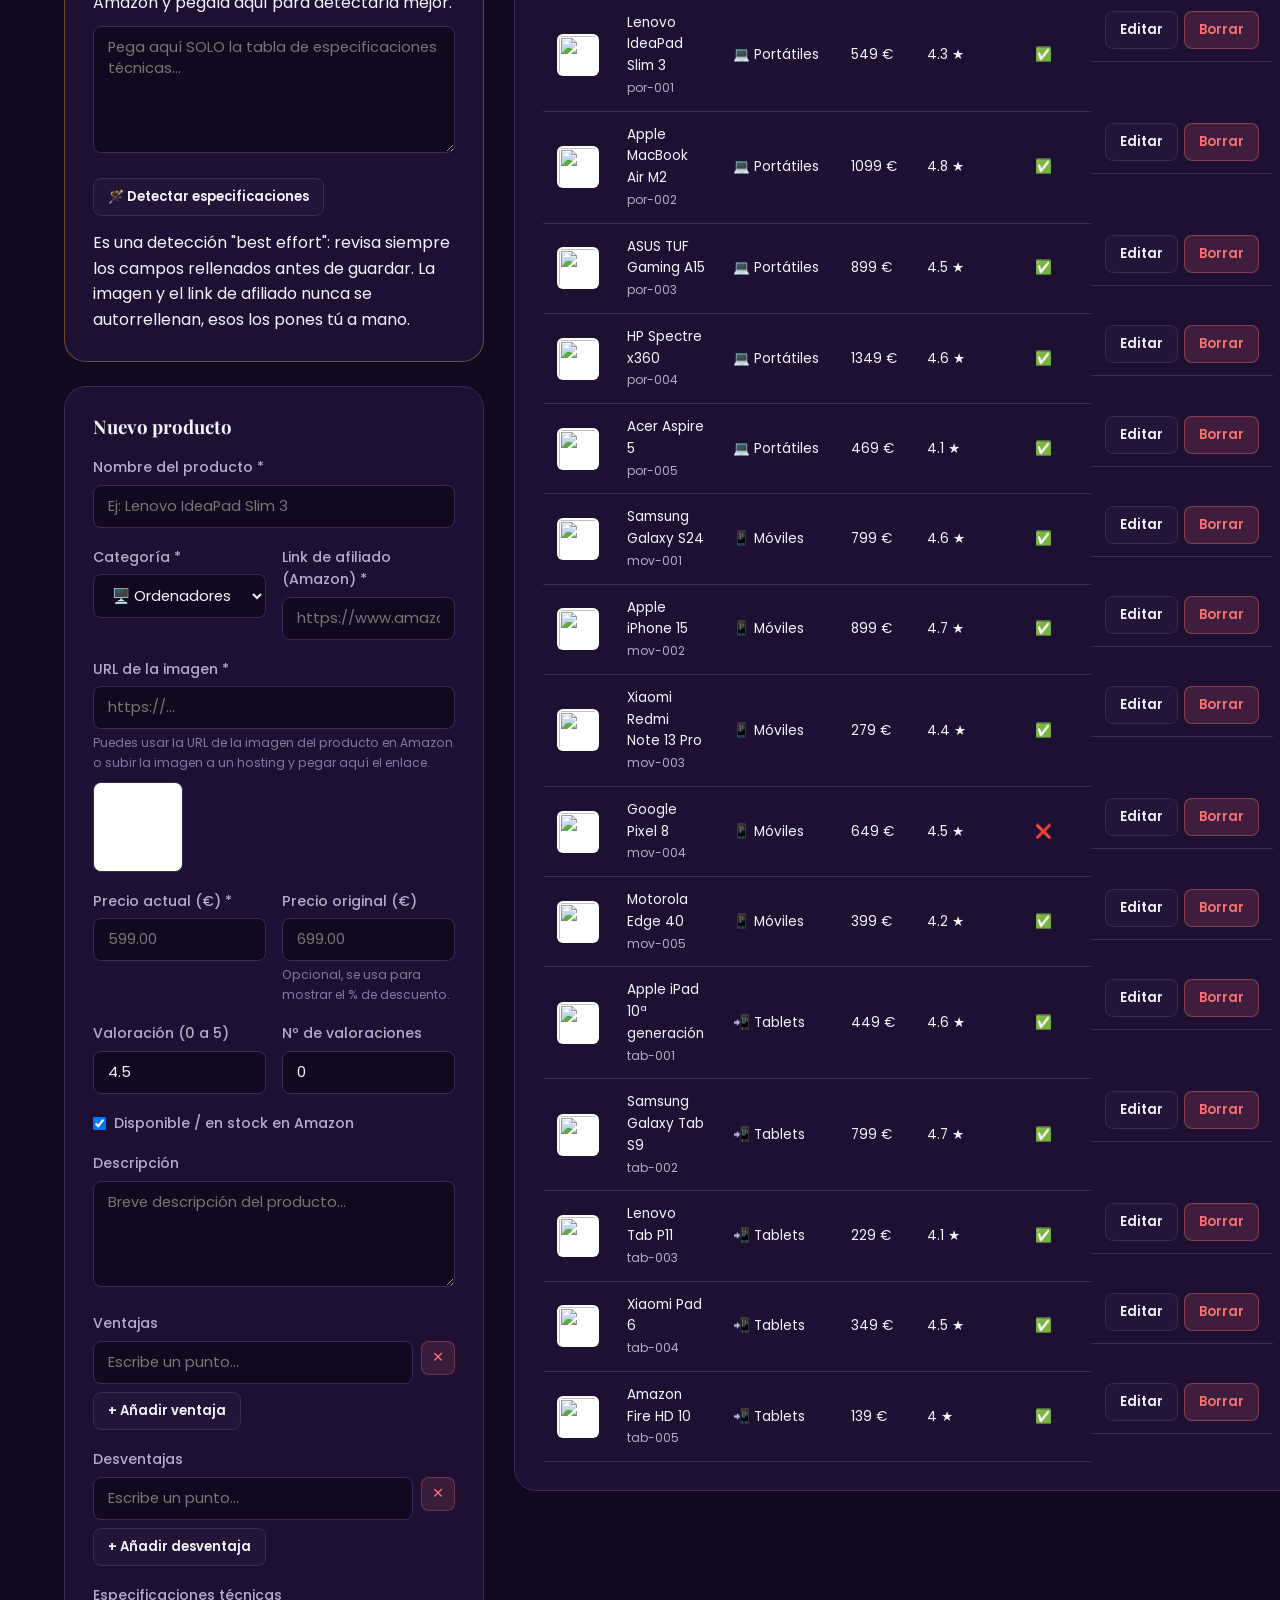
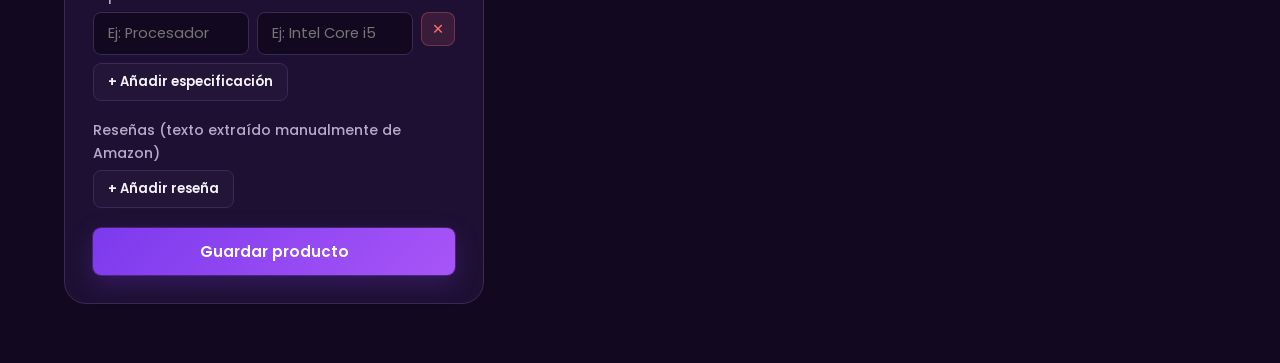
==== commit 125adca3: "Añade guardado directo en GitHub y mejora el parser de specs de Amazon - El admin puede subir produc" ====
--- a/admin.html
+++ b/admin.html
@@ -49,6 +49,42 @@
       </ol>
     </div>
 
+    <!-- ======================= SINCRONIZACIÓN CON GITHUB ======================= -->
+    <div class="panel" id="github-sync-panel" style="margin-bottom:24px">
+      <h3 style="margin-bottom:10px">☁️ Guardar cambios directamente en GitHub (opcional)</h3>
+      <p class="hint" style="margin-bottom:14px">
+        Conecta este panel con tu repositorio para que "☁️ Guardar en GitHub" actualice
+        <code>data/products.json</code> directamente en tu repositorio, sin descargar ni subir nada a mano.
+        La web se actualiza sola en 1-2 minutos. <strong>El token se guarda solo en este navegador</strong>
+        y solo se usa para hablar con la API de GitHub, nunca se envía a ningún otro sitio.
+      </p>
+      <div class="form-row">
+        <div class="form-group">
+          <label for="gh-repo">Repositorio (usuario/repositorio)</label>
+          <input type="text" id="gh-repo" placeholder="polferre1/WitchOne">
+        </div>
+        <div class="form-group">
+          <label for="gh-branch">Rama</label>
+          <input type="text" id="gh-branch" placeholder="main">
+          <div class="hint">Debe ser la misma rama que tengas seleccionada en GitHub Pages.</div>
+        </div>
+      </div>
+      <div class="form-group">
+        <label for="gh-token">Token de acceso personal de GitHub</label>
+        <input type="password" id="gh-token" placeholder="github_pat_...">
+        <div class="hint">
+          Créalo en GitHub → tu foto de perfil → Settings → Developer settings → Personal access tokens →
+          <strong>Fine-grained tokens</strong> → "Generate new token". Dale acceso <strong>solo a este
+          repositorio</strong> (Repository access → Only select repositories) y permiso
+          <strong>Contents: Read and write</strong>. No compartas este token con nadie ni lo pegues en otro sitio.
+        </div>
+      </div>
+      <div style="display:flex;gap:10px;flex-wrap:wrap">
+        <button type="button" id="btn-save-github" class="btn btn-primary btn-sm">☁️ Guardar en GitHub</button>
+        <button type="button" id="btn-forget-github" class="btn btn-outline btn-sm">Olvidar token guardado</button>
+      </div>
+    </div>
+
     <div id="admin-status" class="admin-status"></div>
 
     <div class="admin-shell">
@@ -62,15 +98,31 @@
             No podemos leer Amazon automáticamente solo con el link (el navegador lo bloquea y además
             Amazon prohíbe el scraping automatizado en su programa de afiliados). Pero puedes hacerlo así:
             abre el producto en Amazon → selecciona el texto de la página, idealmente desde el título hasta
-            el final de "Información técnica" → cópialo (Ctrl+C, o mantener pulsado y "Copiar" en el móvil) →
-            pégalo aquí abajo. Detectaremos nombre, precio, valoración, nº de valoraciones, ventajas y
-            especificaciones automáticamente.
+            el final de "Acerca de este artículo" → cópialo (Ctrl+C, o mantener pulsado y "Copiar" en el móvil) →
+            pégalo aquí abajo. Detectaremos nombre, precio, valoración, nº de valoraciones y ventajas
+            automáticamente.
           </p>
           <div class="form-group">
             <textarea id="amazon-paste-text" rows="6" placeholder="Pega aquí el texto copiado de la página del producto en Amazon..."></textarea>
           </div>
-          <button type="button" id="btn-parse-amazon" class="btn btn-primary btn-sm">🪄 Detectar datos automáticamente</button>
-          <div class="hint" style="margin-top:10px">
+          <button type="button" id="btn-parse-amazon" class="btn btn-primary btn-sm">🪄 Detectar nombre, precio, valoración y ventajas</button>
+
+          <div style="margin-top:20px;padding-top:16px;border-top:1px solid var(--color-border)">
+            <label for="amazon-specs-text" style="display:block;margin-bottom:6px;font-size:.88rem;color:var(--color-text-muted);font-weight:500">
+              Tabla de especificaciones (aparte, más fiable)
+            </label>
+            <p class="hint" style="margin-bottom:10px">
+              Las especificaciones ("Información técnica" / "Detalles del producto") suelen copiarse en un
+              formato distinto al resto de la página. Selecciona y copia <strong>solo esa tabla</strong> en
+              Amazon y pégala aquí para detectarla mejor.
+            </p>
+            <div class="form-group">
+              <textarea id="amazon-specs-text" rows="5" placeholder="Pega aquí SOLO la tabla de especificaciones técnicas..."></textarea>
+            </div>
+            <button type="button" id="btn-parse-specs" class="btn btn-outline btn-sm">🪄 Detectar especificaciones</button>
+          </div>
+
+          <div class="hint" style="margin-top:14px">
             Es una detección "best effort": revisa siempre los campos rellenados antes de guardar. La imagen
             y el link de afiliado nunca se autorrellenan, esos los pones tú a mano.
           </div>
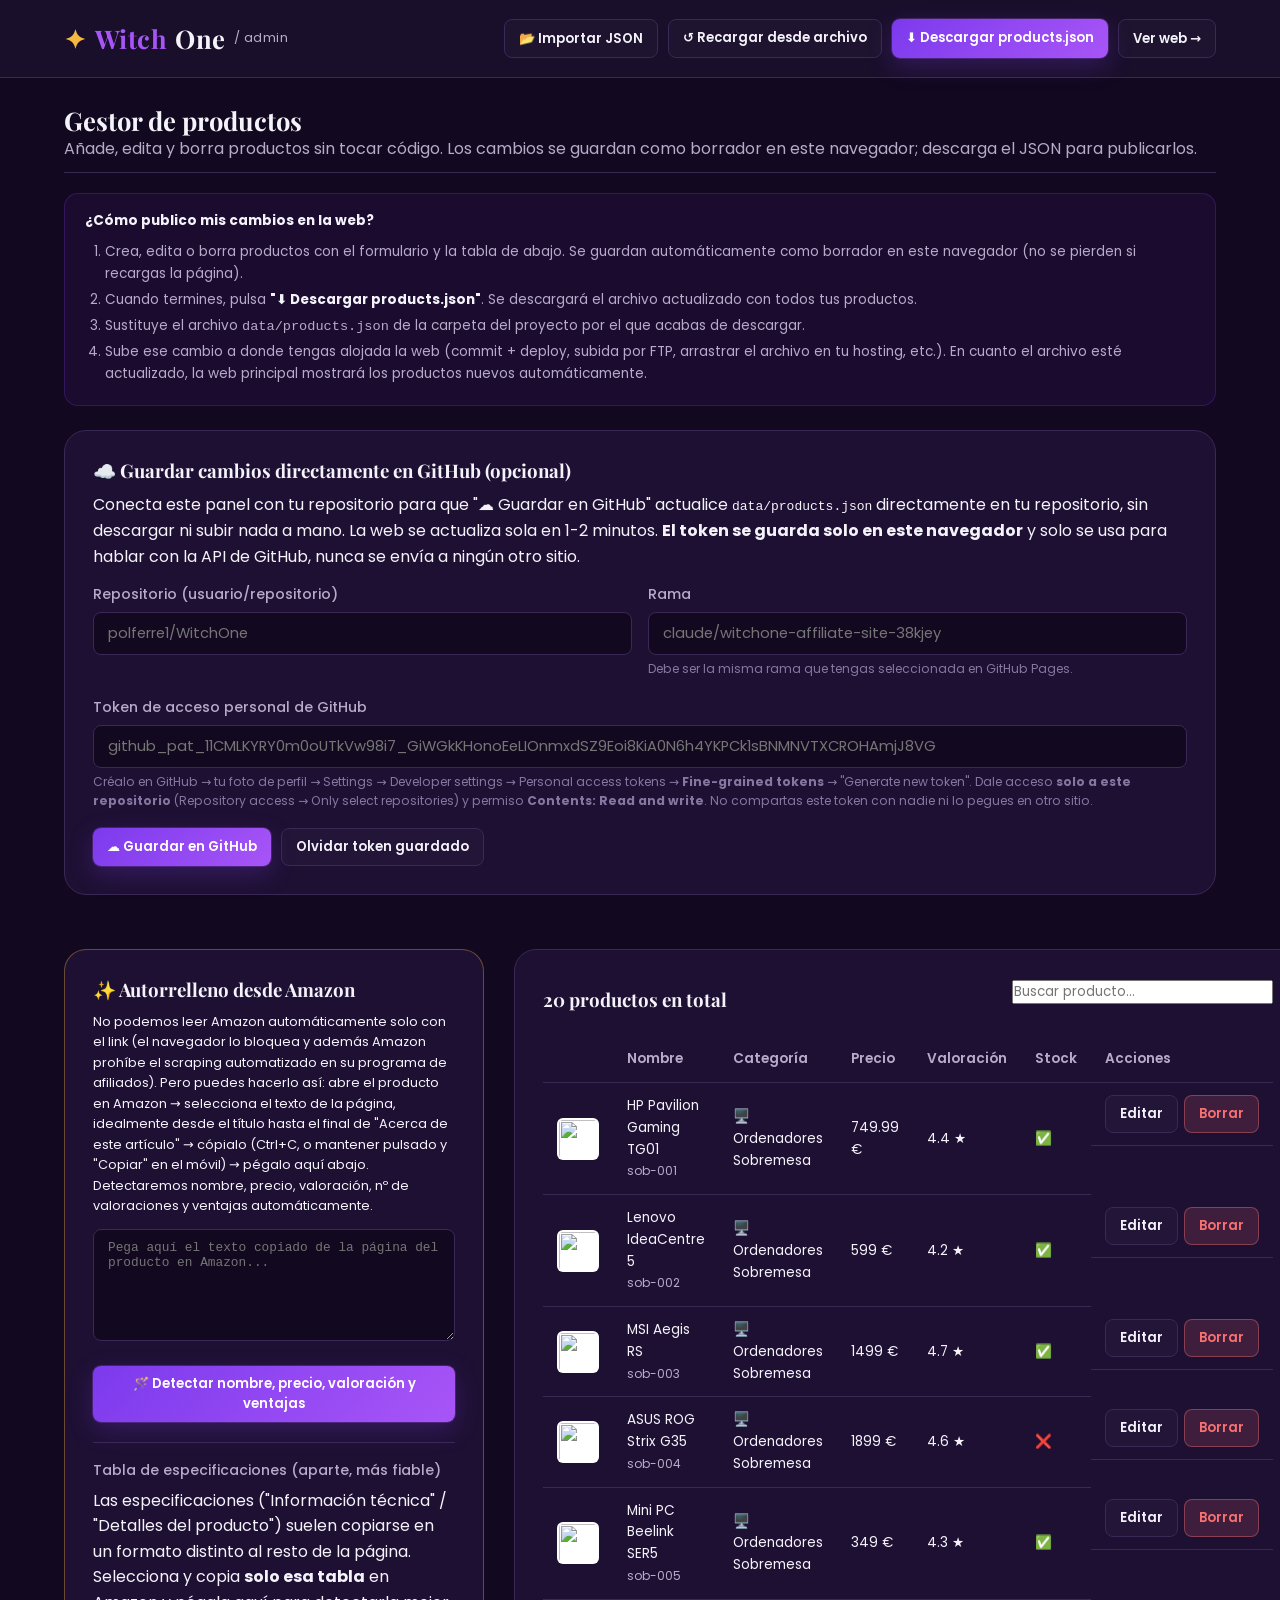
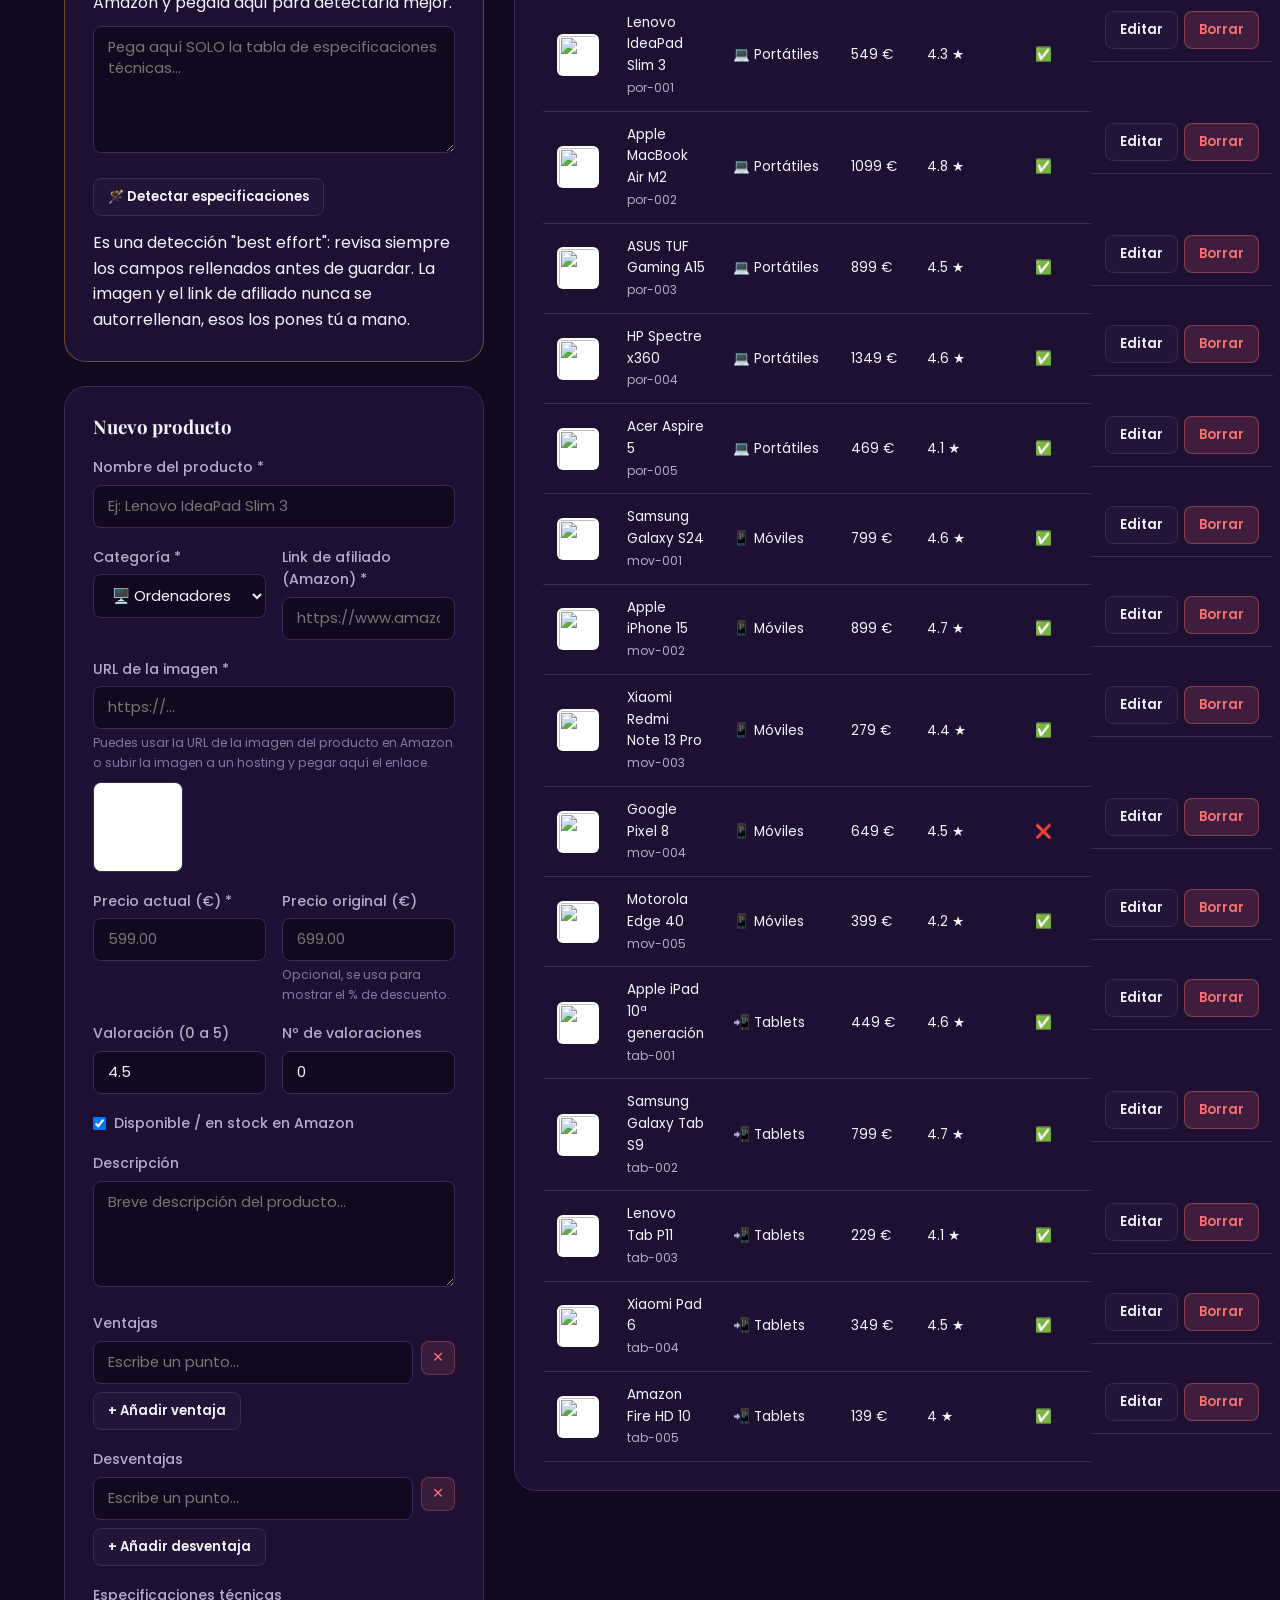
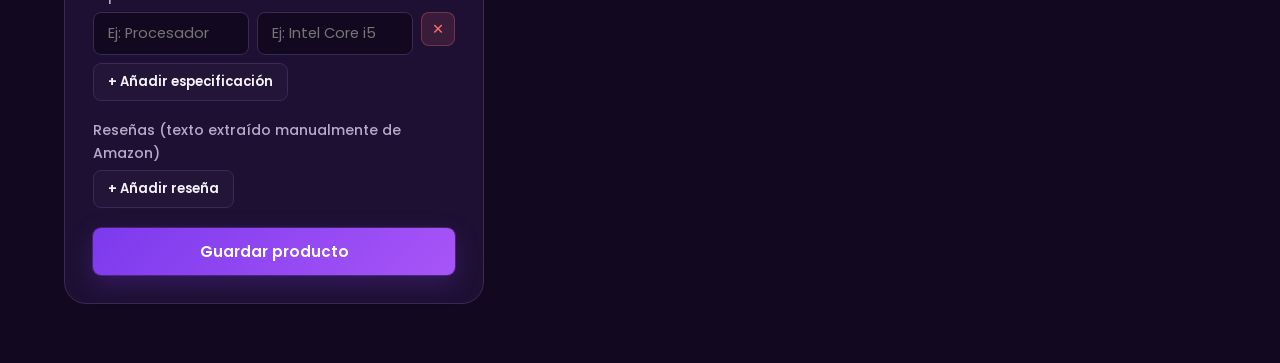
==== commit 9863322a: "Update admin.html" ====
--- a/admin.html
+++ b/admin.html
@@ -65,13 +65,13 @@
         </div>
         <div class="form-group">
           <label for="gh-branch">Rama</label>
-          <input type="text" id="gh-branch" placeholder="main">
+          <input type="text" id="gh-branch" placeholder="claude/witchone-affiliate-site-38kjey">
           <div class="hint">Debe ser la misma rama que tengas seleccionada en GitHub Pages.</div>
         </div>
       </div>
       <div class="form-group">
         <label for="gh-token">Token de acceso personal de GitHub</label>
-        <input type="password" id="gh-token" placeholder="github_pat_...">
+        <input type="password" id="gh-token" placeholder="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">
         <div class="hint">
           Créalo en GitHub → tu foto de perfil → Settings → Developer settings → Personal access tokens →
           <strong>Fine-grained tokens</strong> → "Generate new token". Dale acceso <strong>solo a este
